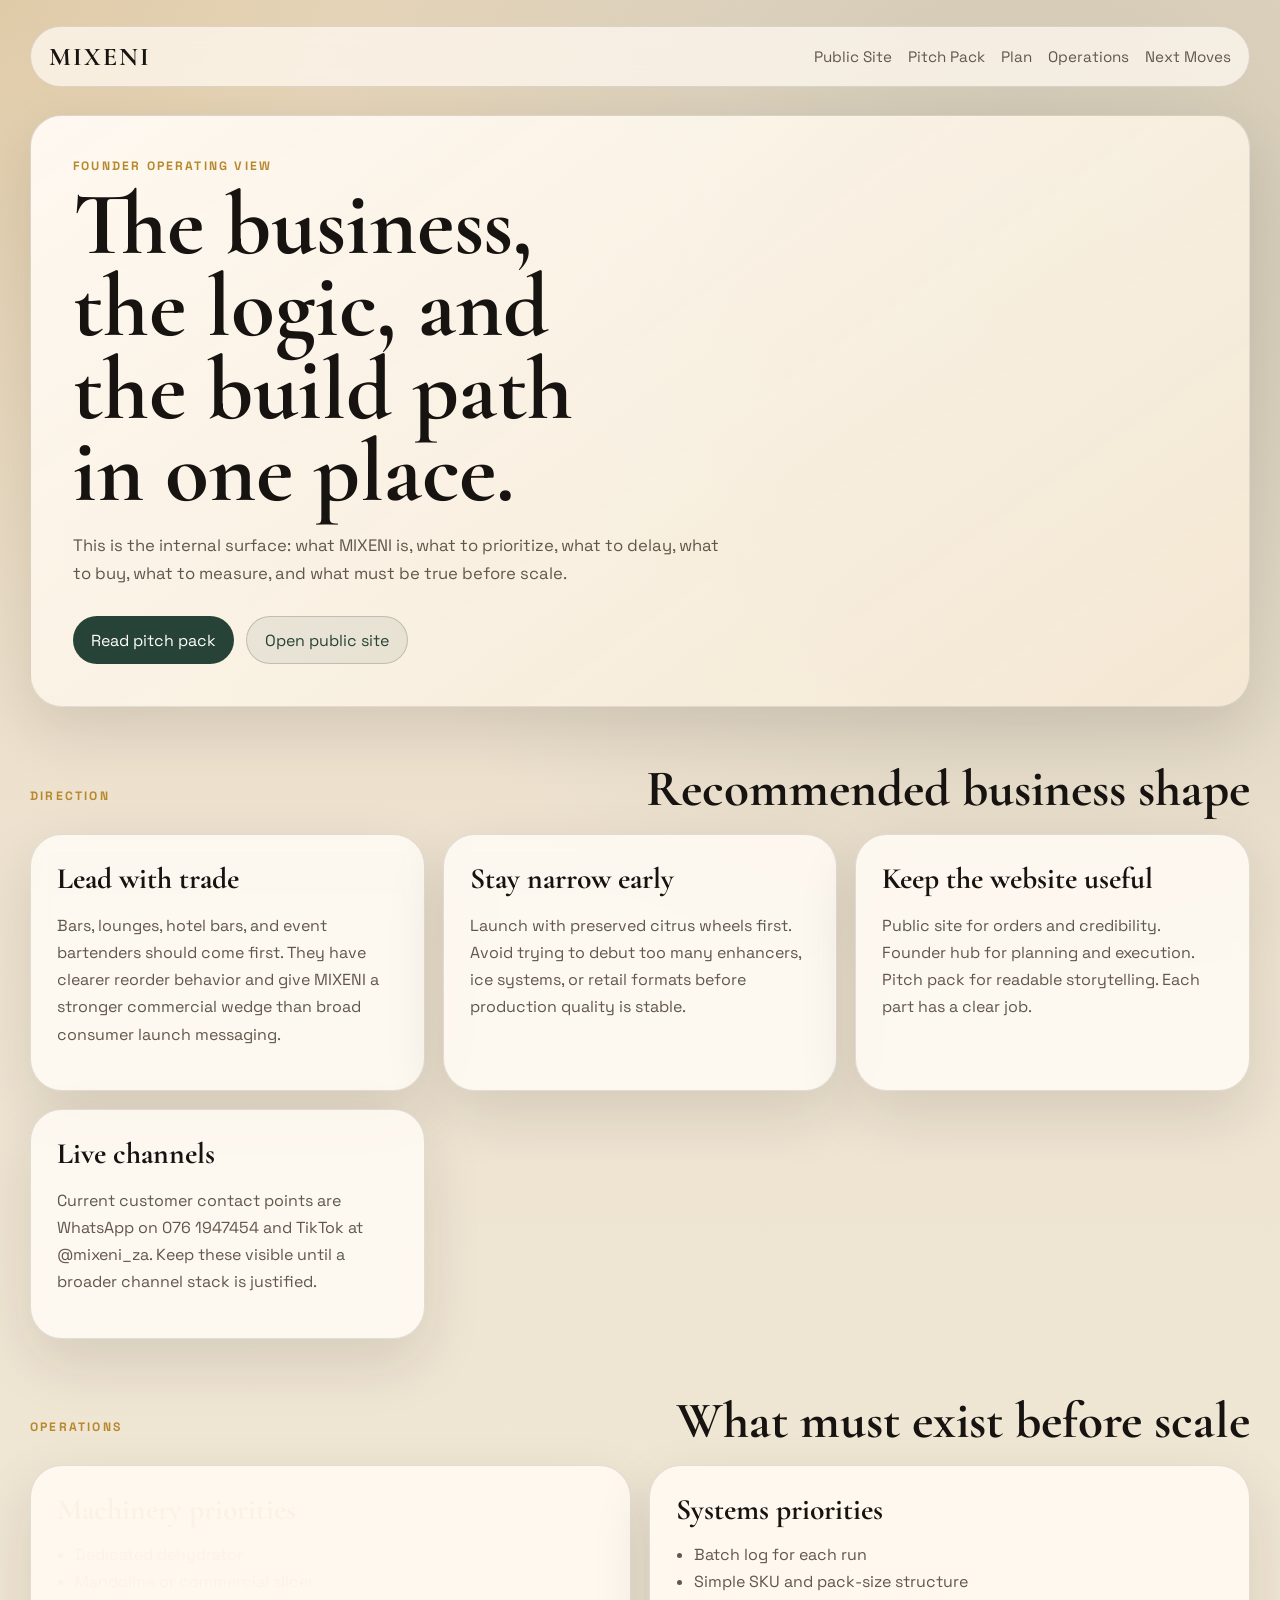
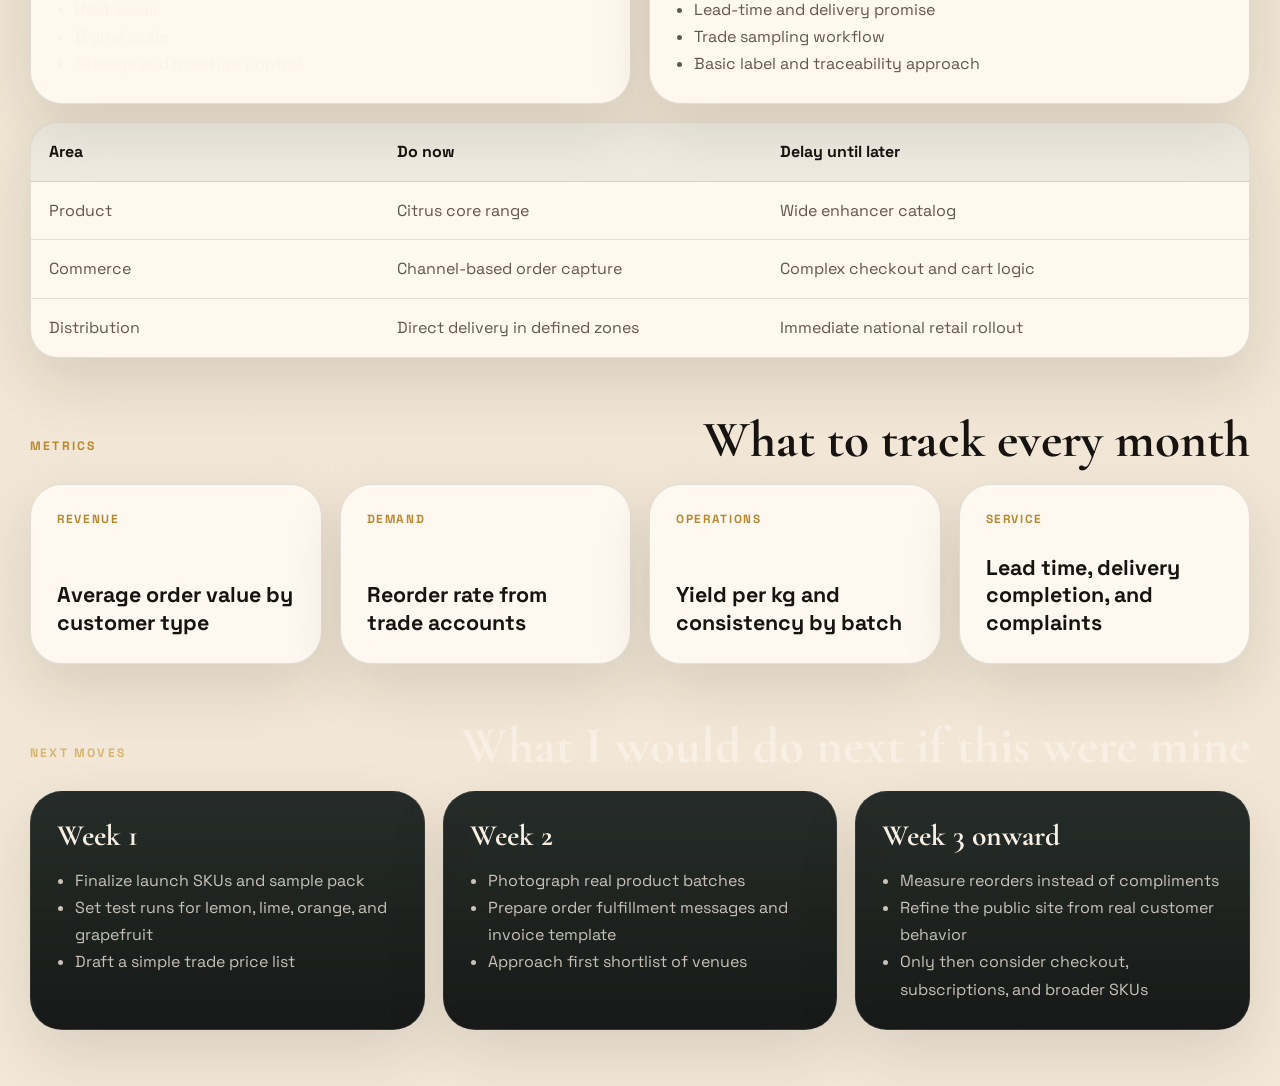
==== founder-hub.html @ f30e2ed3 "Create MIXENI site" ====
<!DOCTYPE html>
<html lang="en">
<head>
  <meta charset="UTF-8">
  <meta name="viewport" content="width=device-width, initial-scale=1.0">
  <title>MIXENI | Founder Hub</title>
  <meta
    name="description"
    content="Private founder-facing view for MIXENI: business case, roadmap, machinery priorities, metrics, and build decisions."
  >
  <link rel="preconnect" href="https://fonts.googleapis.com">
  <link rel="preconnect" href="https://fonts.gstatic.com" crossorigin>
  <link
    href="https://fonts.googleapis.com/css2?family=Cormorant+Garamond:wght@500;600;700&family=Space+Grotesk:wght@400;500;700&display=swap"
    rel="stylesheet"
  >
  <link rel="stylesheet" href="styles.css">
</head>
<body class="hub-body">
  <div class="site-shell">
    <header class="hub-hero">
      <nav class="topbar">
        <a class="brand" href="index.html">MIXENI</a>
        <button class="nav-toggle" type="button" aria-expanded="false" aria-controls="nav-links">
          Menu
        </button>
        <div class="nav-links" id="nav-links">
          <a href="index.html">Public Site</a>
          <a href="pitch-pack.html">Pitch Pack</a>
          <a href="#plan">Plan</a>
          <a href="#ops">Operations</a>
          <a href="#next">Next Moves</a>
        </div>
      </nav>

      <div class="hub-copy">
        <p class="eyebrow">Founder operating view</p>
        <h1>The business, the logic, and the build path in one place.</h1>
        <p class="hero-text">
          This is the internal surface: what MIXENI is, what to prioritize, what to delay,
          what to buy, what to measure, and what must be true before scale.
        </p>
        <div class="hero-actions">
          <a class="button button-primary" href="pitch-pack.html">Read pitch pack</a>
          <a class="button button-secondary" href="index.html">Open public site</a>
        </div>
      </div>
    </header>

    <main>
      <section class="section" id="plan">
        <div class="section-heading">
          <p class="eyebrow">Direction</p>
          <h2>Recommended business shape</h2>
        </div>
        <div class="cards three-up">
          <article class="card">
            <h3>Lead with trade</h3>
            <p>
              Bars, lounges, hotel bars, and event bartenders should come first. They have clearer reorder
              behavior and give MIXENI a stronger commercial wedge than broad consumer launch messaging.
            </p>
          </article>
          <article class="card">
            <h3>Stay narrow early</h3>
            <p>
              Launch with preserved citrus wheels first. Avoid trying to debut too many enhancers, ice systems,
              or retail formats before production quality is stable.
            </p>
          </article>
          <article class="card">
            <h3>Keep the website useful</h3>
            <p>
              Public site for orders and credibility. Founder hub for planning and execution. Pitch pack for readable
              storytelling. Each part has a clear job.
            </p>
          </article>
          <article class="card">
            <h3>Live channels</h3>
            <p>
              Current customer contact points are WhatsApp on 076 1947454 and TikTok at @mixeni_za.
              Keep these visible until a broader channel stack is justified.
            </p>
          </article>
        </div>
      </section>

      <section class="section contrast" id="ops">
        <div class="section-heading">
          <p class="eyebrow">Operations</p>
          <h2>What must exist before scale</h2>
        </div>
        <div class="cards two-up">
          <article class="card emphasis">
            <h3>Machinery priorities</h3>
            <ul>
              <li>Dedicated dehydrator</li>
              <li>Mandoline or commercial slicer</li>
              <li>Heat sealer</li>
              <li>Digital scale</li>
              <li>Storage and moisture control</li>
            </ul>
          </article>
          <article class="card">
            <h3>Systems priorities</h3>
            <ul>
              <li>Batch log for each run</li>
              <li>Simple SKU and pack-size structure</li>
              <li>Lead-time and delivery promise</li>
              <li>Trade sampling workflow</li>
              <li>Basic label and traceability approach</li>
            </ul>
          </article>
        </div>

        <div class="equipment-table" role="table" aria-label="Founder priorities table">
          <div class="table-row table-head" role="row">
            <span role="columnheader">Area</span>
            <span role="columnheader">Do now</span>
            <span role="columnheader">Delay until later</span>
          </div>
          <div class="table-row" role="row">
            <span role="cell">Product</span>
            <span role="cell">Citrus core range</span>
            <span role="cell">Wide enhancer catalog</span>
          </div>
          <div class="table-row" role="row">
            <span role="cell">Commerce</span>
            <span role="cell">Channel-based order capture</span>
            <span role="cell">Complex checkout and cart logic</span>
          </div>
          <div class="table-row" role="row">
            <span role="cell">Distribution</span>
            <span role="cell">Direct delivery in defined zones</span>
            <span role="cell">Immediate national retail rollout</span>
          </div>
        </div>
      </section>

      <section class="section" id="metrics">
        <div class="section-heading">
          <p class="eyebrow">Metrics</p>
          <h2>What to track every month</h2>
        </div>
        <div class="metrics-grid">
          <article class="metric-card">
            <span>Revenue</span>
            <strong>Average order value by customer type</strong>
          </article>
          <article class="metric-card">
            <span>Demand</span>
            <strong>Reorder rate from trade accounts</strong>
          </article>
          <article class="metric-card">
            <span>Operations</span>
            <strong>Yield per kg and consistency by batch</strong>
          </article>
          <article class="metric-card">
            <span>Service</span>
            <strong>Lead time, delivery completion, and complaints</strong>
          </article>
        </div>
      </section>

      <section class="section charcoal" id="next">
        <div class="section-heading">
          <p class="eyebrow">Next moves</p>
          <h2>What I would do next if this were mine</h2>
        </div>
        <div class="roadmap-grid">
          <article class="roadmap-card">
            <h3>Week 1</h3>
            <ul>
              <li>Finalize launch SKUs and sample pack</li>
              <li>Set test runs for lemon, lime, orange, and grapefruit</li>
              <li>Draft a simple trade price list</li>
            </ul>
          </article>
          <article class="roadmap-card">
            <h3>Week 2</h3>
            <ul>
              <li>Photograph real product batches</li>
              <li>Prepare order fulfillment messages and invoice template</li>
              <li>Approach first shortlist of venues</li>
            </ul>
          </article>
          <article class="roadmap-card">
            <h3>Week 3 onward</h3>
            <ul>
              <li>Measure reorders instead of compliments</li>
              <li>Refine the public site from real customer behavior</li>
              <li>Only then consider checkout, subscriptions, and broader SKUs</li>
            </ul>
          </article>
        </div>
      </section>
    </main>
  </div>

  <script src="script.js"></script>
</body>
</html>
---- styles.css ----
:root {
  --bg: #efe5d3;
  --paper: rgba(255, 251, 244, 0.88);
  --paper-strong: #fff8ee;
  --ink: #161310;
  --muted: #61574c;
  --line: rgba(22, 19, 16, 0.12);
  --green: #274337;
  --green-soft: #6d8f7f;
  --gold: #b7882d;
  --red: #8b3e2f;
  --cream: #f7efe2;
  --shadow: 0 24px 60px rgba(31, 24, 18, 0.12);
  --radius: 28px;
}

* {
  box-sizing: border-box;
}

html {
  scroll-behavior: smooth;
}

body {
  margin: 0;
  color: var(--ink);
  font-family: "Space Grotesk", "Segoe UI", sans-serif;
  background:
    radial-gradient(circle at top left, rgba(183, 136, 45, 0.2), transparent 25%),
    radial-gradient(circle at 80% 10%, rgba(39, 67, 55, 0.16), transparent 28%),
    linear-gradient(180deg, #eadcc7 0%, var(--bg) 48%, #f3e8d8 100%);
}

img {
  display: block;
  max-width: 100%;
}

a {
  color: inherit;
  text-decoration: none;
}

button,
input,
select,
textarea {
  font: inherit;
}

.grain {
  position: fixed;
  inset: 0;
  pointer-events: none;
  opacity: 0.18;
  background-image:
    linear-gradient(rgba(255, 255, 255, 0.06) 1px, transparent 1px),
    linear-gradient(90deg, rgba(22, 19, 16, 0.04) 1px, transparent 1px);
  background-size: 8px 8px, 8px 8px;
  mask-image: radial-gradient(circle at center, black 64%, transparent 100%);
}

.site-shell {
  position: relative;
  width: min(1220px, calc(100% - 32px));
  margin: 0 auto;
  padding-bottom: 56px;
}

.topbar {
  display: flex;
  align-items: center;
  justify-content: space-between;
  gap: 18px;
  padding: 14px 18px;
  margin: 16px 0 28px;
  border: 1px solid var(--line);
  border-radius: 999px;
  background: rgba(255, 249, 240, 0.75);
  backdrop-filter: blur(10px);
}

.brand,
h1,
h2,
h3 {
  font-family: "Cormorant Garamond", Georgia, serif;
}

.brand {
  font-size: 1.6rem;
  font-weight: 700;
  letter-spacing: 0.08em;
}

.nav-links {
  display: flex;
  align-items: center;
  gap: 16px;
  color: var(--muted);
  font-size: 0.95rem;
}

.nav-links a:hover,
.nav-links a:focus-visible {
  color: var(--ink);
}

.nav-toggle {
  display: none;
  border: 0;
  border-radius: 999px;
  padding: 10px 14px;
  background: var(--green);
  color: #fff;
}

.public-hero,
.hub-hero {
  padding-top: 10px;
}

.public-grid {
  display: grid;
  grid-template-columns: 1.05fr 0.95fr;
  gap: 22px;
  align-items: stretch;
}

.public-copy,
.public-card,
.hub-copy,
.card,
.roadmap-card,
.metric-card,
.summary-card,
.channel-card,
.order-panel {
  border: 1px solid var(--line);
  border-radius: calc(var(--radius) + 4px);
  box-shadow: var(--shadow);
}

.public-copy,
.hub-copy {
  padding: 42px;
  background: linear-gradient(145deg, rgba(255, 250, 243, 0.96), rgba(245, 233, 212, 0.92));
}

.eyebrow {
  margin: 0 0 10px;
  color: var(--gold);
  font-size: 0.76rem;
  text-transform: uppercase;
  letter-spacing: 0.18em;
  font-weight: 700;
}

h1 {
  margin: 0;
  max-width: 10ch;
  font-size: clamp(3.2rem, 7vw, 6rem);
  line-height: 0.92;
}

.hub-copy h1 {
  max-width: 12ch;
}

.hero-text {
  max-width: 60ch;
  margin: 18px 0 0;
  color: var(--muted);
  line-height: 1.7;
  font-size: 1.04rem;
}

.hero-actions {
  display: flex;
  flex-wrap: wrap;
  gap: 12px;
  margin-top: 28px;
}

.button {
  display: inline-flex;
  align-items: center;
  justify-content: center;
  min-height: 48px;
  padding: 0 18px;
  border: 0;
  border-radius: 999px;
  cursor: pointer;
  transition: transform 180ms ease, opacity 180ms ease;
}

.button:hover,
.button:focus-visible {
  transform: translateY(-1px);
}

.button-primary {
  background: var(--green);
  color: #fff;
}

.button-secondary {
  background: rgba(39, 67, 55, 0.08);
  color: var(--green);
  border: 1px solid rgba(39, 67, 55, 0.22);
}

.ticker {
  display: flex;
  flex-wrap: wrap;
  gap: 10px;
  margin-top: 30px;
}

.ticker span {
  padding: 8px 12px;
  border-radius: 999px;
  background: rgba(139, 62, 47, 0.08);
  border: 1px solid rgba(139, 62, 47, 0.12);
  color: var(--red);
  font-size: 0.88rem;
}

.public-card {
  overflow: hidden;
  background: linear-gradient(180deg, #1f2823 0%, #151917 100%);
  color: #f8f0e4;
}

.poster {
  padding: 24px;
}

.poster-frame {
  overflow: hidden;
  border-radius: 22px;
  border: 1px solid rgba(255, 255, 255, 0.12);
}

.poster-frame img {
  width: 100%;
  height: 380px;
  object-fit: cover;
  filter: saturate(0.9) contrast(1.02);
}

.poster-copy {
  display: flex;
  flex-wrap: wrap;
  gap: 12px;
  align-items: center;
  margin-top: 16px;
}

.poster-copy p {
  width: 100%;
  margin: 0;
  color: rgba(248, 240, 228, 0.72);
  text-transform: uppercase;
  letter-spacing: 0.12em;
  font-size: 0.76rem;
}

.poster-copy strong {
  padding: 10px 14px;
  border-radius: 999px;
  background: rgba(255, 255, 255, 0.08);
}

.channel-pill {
  padding: 10px 14px;
  border-radius: 999px;
  background: rgba(255, 255, 255, 0.08);
  border: 1px solid rgba(255, 255, 255, 0.08);
}

.channel-pill:hover,
.channel-pill:focus-visible {
  background: rgba(255, 255, 255, 0.14);
}

.status-strip {
  display: grid;
  grid-template-columns: repeat(3, 1fr);
  border-top: 1px solid rgba(255, 255, 255, 0.08);
}

.status-strip article {
  padding: 20px;
  border-right: 1px solid rgba(255, 255, 255, 0.08);
}

.status-strip article:last-child {
  border-right: 0;
}

.status-strip span {
  display: block;
  margin-bottom: 8px;
  color: rgba(248, 240, 228, 0.68);
  text-transform: uppercase;
  letter-spacing: 0.12em;
  font-size: 0.72rem;
}

.status-strip strong {
  line-height: 1.4;
}

.section {
  padding-top: 58px;
}

.section-heading {
  display: flex;
  align-items: end;
  justify-content: space-between;
  gap: 16px;
  margin-bottom: 20px;
}

h2 {
  margin: 0;
  font-size: clamp(2.1rem, 4vw, 3.6rem);
  line-height: 0.95;
}

.cards,
.metrics-grid,
.roadmap-grid,
.slide-stack {
  display: grid;
  gap: 18px;
}

.three-up {
  grid-template-columns: repeat(3, minmax(0, 1fr));
}

.two-up {
  grid-template-columns: repeat(2, minmax(0, 1fr));
}

.card,
.roadmap-card,
.metric-card,
.summary-card,
.channel-card,
.order-panel,
.slide-card {
  padding: 26px;
  background: var(--paper);
  backdrop-filter: blur(8px);
}

.card h3,
.roadmap-card h3,
.summary-card h3,
.channel-card h3,
.slide-card h3 {
  margin: 0 0 10px;
  font-size: 1.85rem;
}

.card p,
.card li,
.roadmap-card li,
.roadmap-card p,
.summary-card p,
.channel-card li,
.slide-card p,
.micro-copy {
  color: var(--muted);
  line-height: 1.7;
}

.card ul,
.roadmap-card ul,
.channel-card ol {
  margin: 14px 0 0;
  padding-left: 18px;
}

.emphasis {
  background: linear-gradient(150deg, rgba(39, 67, 55, 0.96), rgba(28, 45, 38, 0.98));
  color: #fbf2e6;
}

.emphasis p,
.emphasis li {
  color: rgba(251, 242, 230, 0.82);
}

.contrast .card,
.contrast .summary-card,
.contrast .channel-card {
  background: var(--paper-strong);
}

.order-layout {
  display: grid;
  grid-template-columns: 1.1fr 0.9fr;
  gap: 18px;
}

.order-form {
  display: grid;
  gap: 16px;
}

.field-row {
  display: grid;
  grid-template-columns: repeat(2, minmax(0, 1fr));
  gap: 14px;
}

.field {
  display: grid;
  gap: 8px;
}

.field span {
  font-size: 0.88rem;
  color: var(--muted);
}

.field input,
.field select,
.field textarea {
  width: 100%;
  padding: 14px 16px;
  border: 1px solid rgba(22, 19, 16, 0.14);
  border-radius: 16px;
  background: rgba(255, 255, 255, 0.78);
  color: var(--ink);
}

.field textarea {
  resize: vertical;
}

.sku-grid {
  display: grid;
  grid-template-columns: repeat(4, minmax(0, 1fr));
  gap: 12px;
}

.sku-card {
  display: flex;
  gap: 10px;
  align-items: center;
  padding: 14px;
  border: 1px solid rgba(22, 19, 16, 0.12);
  border-radius: 16px;
  background: rgba(255, 255, 255, 0.76);
}

.summary-panel {
  display: grid;
  gap: 18px;
}

pre {
  margin: 0;
  padding: 18px;
  border-radius: 18px;
  background: #171512;
  color: #f8f0e4;
  white-space: pre-wrap;
  word-break: break-word;
  font-family: "Space Grotesk", monospace;
  line-height: 1.65;
}

.charcoal {
  color: #f8f0e4;
}

.charcoal .eyebrow {
  color: #d8b46a;
}

.charcoal .roadmap-card {
  background: linear-gradient(180deg, rgba(29, 36, 33, 0.96), rgba(18, 21, 20, 0.98));
  border-color: rgba(255, 255, 255, 0.08);
}

.charcoal .roadmap-card li,
.charcoal .roadmap-card p {
  color: rgba(248, 240, 228, 0.78);
}

.roadmap-grid {
  grid-template-columns: repeat(3, minmax(0, 1fr));
}

.metrics-grid {
  grid-template-columns: repeat(4, minmax(0, 1fr));
}

.metric-card {
  min-height: 180px;
  display: flex;
  flex-direction: column;
  justify-content: space-between;
}

.metric-card span,
.slide-card span {
  color: var(--gold);
  text-transform: uppercase;
  letter-spacing: 0.14em;
  font-size: 0.74rem;
  font-weight: 700;
}

.metric-card strong {
  font-size: 1.34rem;
  line-height: 1.3;
}

.equipment-table {
  margin-top: 18px;
  overflow: hidden;
  border: 1px solid var(--line);
  border-radius: var(--radius);
  background: var(--paper-strong);
  box-shadow: var(--shadow);
}

.table-row {
  display: grid;
  grid-template-columns: 1fr 1.1fr 1.4fr;
}

.table-row span {
  padding: 16px 18px;
  border-bottom: 1px solid var(--line);
  color: var(--muted);
  line-height: 1.6;
}

.table-head span {
  background: rgba(39, 67, 55, 0.08);
  color: var(--ink);
  font-weight: 700;
}

.table-row:last-child span {
  border-bottom: 0;
}

.slide-stack {
  grid-template-columns: repeat(2, minmax(0, 1fr));
}

.slide-card {
  border: 1px solid var(--line);
  border-radius: var(--radius);
  box-shadow: var(--shadow);
}

.micro-copy {
  margin-top: 16px;
  font-size: 0.9rem;
}

@media (max-width: 1024px) {
  .public-grid,
  .order-layout,
  .three-up,
  .two-up,
  .roadmap-grid,
  .metrics-grid,
  .slide-stack,
  .field-row,
  .sku-grid {
    grid-template-columns: 1fr;
  }

  .section-heading {
    flex-direction: column;
    align-items: start;
  }

  h1 {
    max-width: none;
  }

  .status-strip {
    grid-template-columns: 1fr;
  }

  .status-strip article {
    border-right: 0;
    border-bottom: 1px solid rgba(255, 255, 255, 0.08);
  }

  .status-strip article:last-child {
    border-bottom: 0;
  }
}

@media (max-width: 760px) {
  .site-shell {
    width: min(100% - 20px, 1220px);
  }

  .topbar {
    flex-wrap: wrap;
    align-items: start;
    border-radius: 30px;
  }

  .nav-toggle {
    display: inline-flex;
  }

  .nav-links {
    display: none;
    width: 100%;
    flex-direction: column;
    align-items: flex-start;
    padding-top: 8px;
  }

  .nav-links.is-open {
    display: flex;
  }

  .public-copy,
  .public-card,
  .hub-copy,
  .card,
  .roadmap-card,
  .metric-card,
  .summary-card,
  .channel-card,
  .order-panel,
  .slide-card {
    padding: 22px;
  }

  .poster-frame img {
    height: 300px;
  }

  .table-row {
    grid-template-columns: 1fr;
  }
}
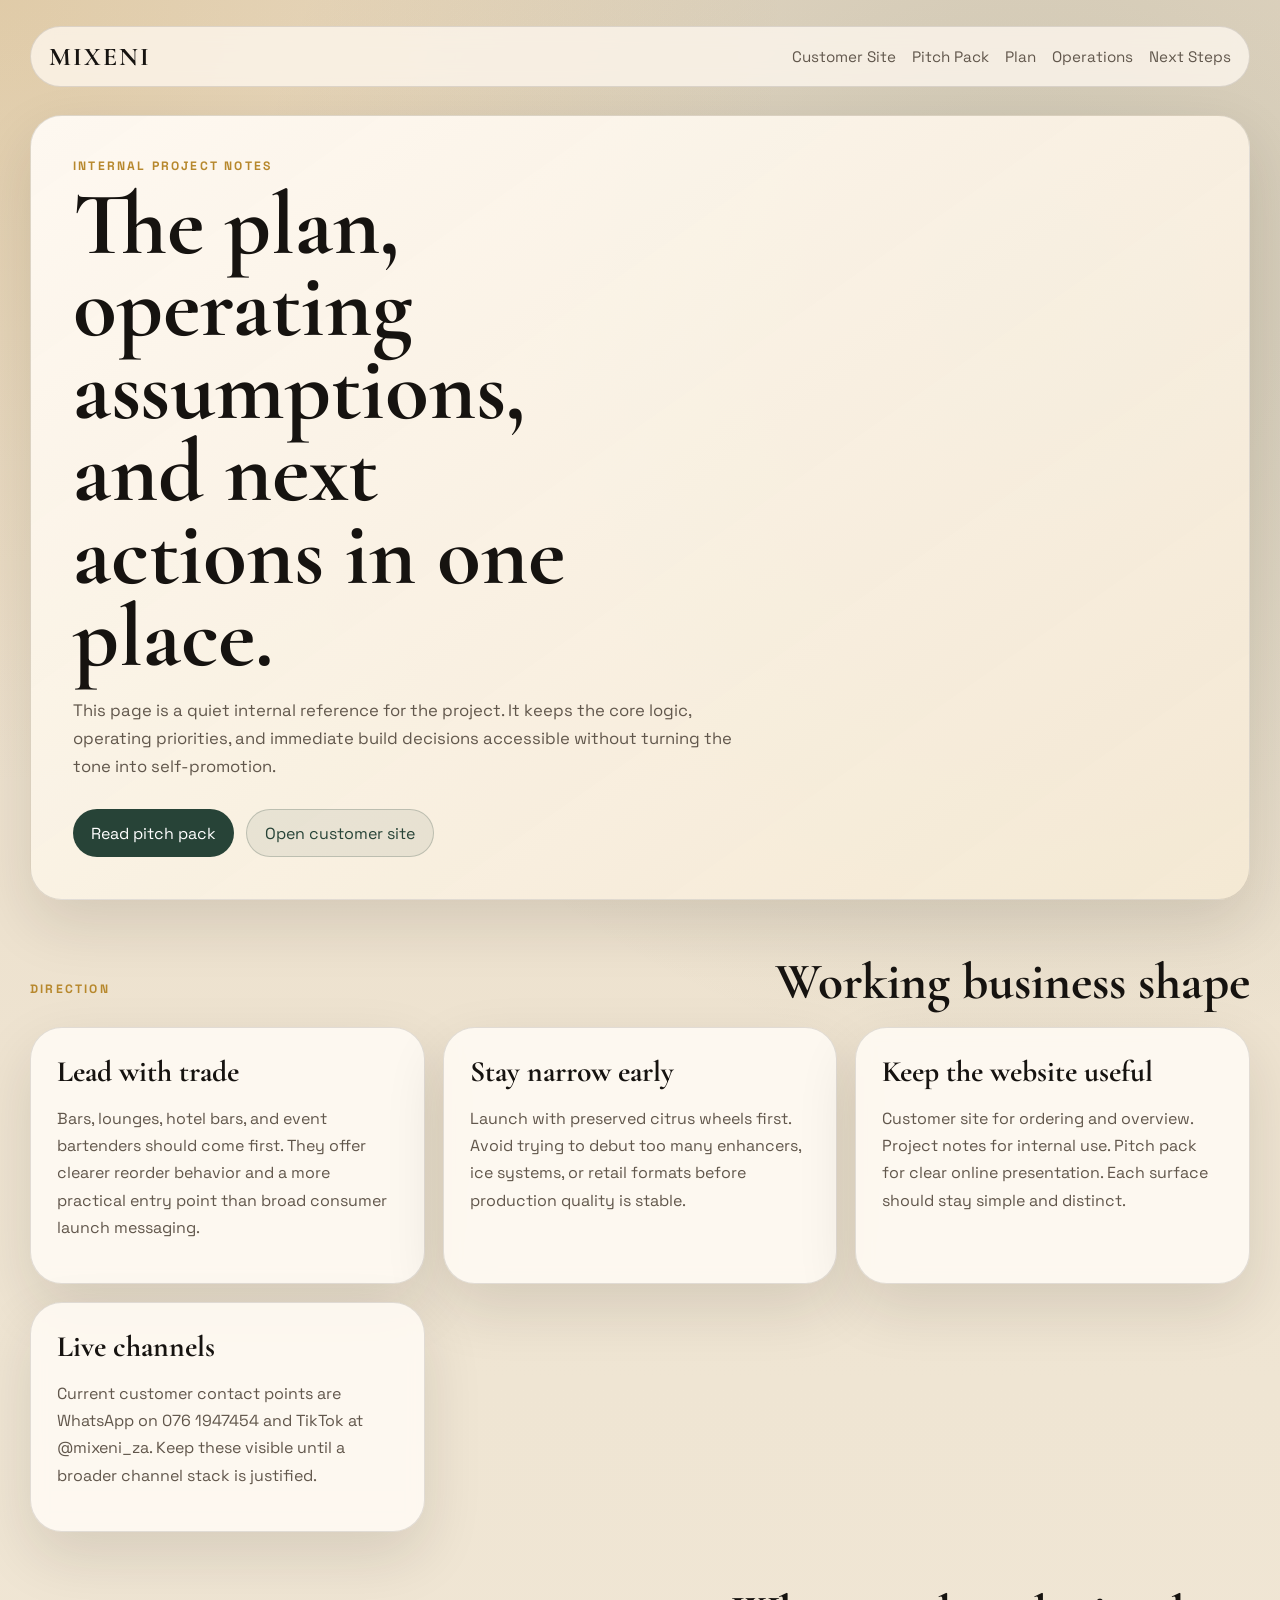
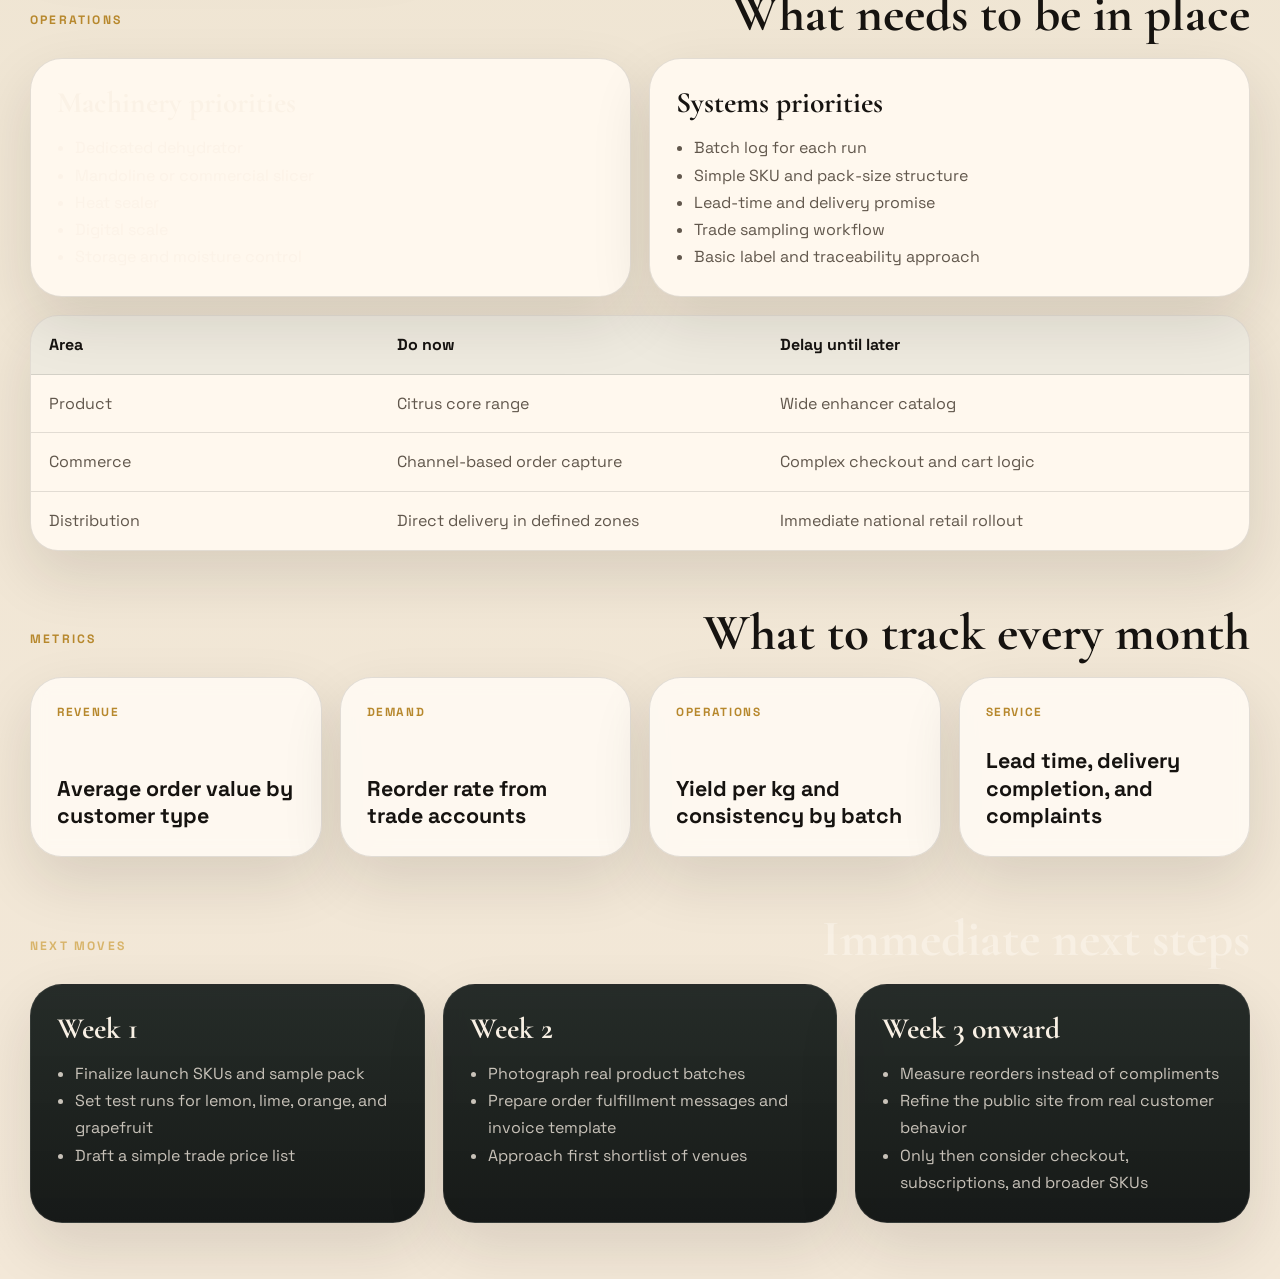
==== commit 6d92dbad: "Refine customer site and online pitch deck" ====
--- a/founder-hub.html
+++ b/founder-hub.html
@@ -3,10 +3,10 @@
 <head>
   <meta charset="UTF-8">
   <meta name="viewport" content="width=device-width, initial-scale=1.0">
-  <title>MIXENI | Founder Hub</title>
+  <title>MIXENI | Project Notes</title>
   <meta
     name="description"
-    content="Private founder-facing view for MIXENI: business case, roadmap, machinery priorities, metrics, and build decisions."
+    content="Project notes for MIXENI: business case, roadmap, machinery priorities, metrics, and build decisions."
   >
   <link rel="preconnect" href="https://fonts.googleapis.com">
   <link rel="preconnect" href="https://fonts.gstatic.com" crossorigin>
@@ -25,24 +25,24 @@
           Menu
         </button>
         <div class="nav-links" id="nav-links">
-          <a href="index.html">Public Site</a>
+          <a href="index.html">Customer Site</a>
           <a href="pitch-pack.html">Pitch Pack</a>
           <a href="#plan">Plan</a>
           <a href="#ops">Operations</a>
-          <a href="#next">Next Moves</a>
+          <a href="#next">Next Steps</a>
         </div>
       </nav>
 
       <div class="hub-copy">
-        <p class="eyebrow">Founder operating view</p>
-        <h1>The business, the logic, and the build path in one place.</h1>
+        <p class="eyebrow">Internal project notes</p>
+        <h1>The plan, operating assumptions, and next actions in one place.</h1>
         <p class="hero-text">
-          This is the internal surface: what MIXENI is, what to prioritize, what to delay,
-          what to buy, what to measure, and what must be true before scale.
+          This page is a quiet internal reference for the project. It keeps the core logic,
+          operating priorities, and immediate build decisions accessible without turning the tone into self-promotion.
         </p>
         <div class="hero-actions">
           <a class="button button-primary" href="pitch-pack.html">Read pitch pack</a>
-          <a class="button button-secondary" href="index.html">Open public site</a>
+          <a class="button button-secondary" href="index.html">Open customer site</a>
         </div>
       </div>
     </header>
@@ -51,14 +51,14 @@
       <section class="section" id="plan">
         <div class="section-heading">
           <p class="eyebrow">Direction</p>
-          <h2>Recommended business shape</h2>
+          <h2>Working business shape</h2>
         </div>
         <div class="cards three-up">
           <article class="card">
             <h3>Lead with trade</h3>
             <p>
-              Bars, lounges, hotel bars, and event bartenders should come first. They have clearer reorder
-              behavior and give MIXENI a stronger commercial wedge than broad consumer launch messaging.
+              Bars, lounges, hotel bars, and event bartenders should come first. They offer clearer reorder
+              behavior and a more practical entry point than broad consumer launch messaging.
             </p>
           </article>
           <article class="card">
@@ -71,8 +71,8 @@
           <article class="card">
             <h3>Keep the website useful</h3>
             <p>
-              Public site for orders and credibility. Founder hub for planning and execution. Pitch pack for readable
-              storytelling. Each part has a clear job.
+              Customer site for ordering and overview. Project notes for internal use. Pitch pack for clear online presentation.
+              Each surface should stay simple and distinct.
             </p>
           </article>
           <article class="card">
@@ -88,7 +88,7 @@
       <section class="section contrast" id="ops">
         <div class="section-heading">
           <p class="eyebrow">Operations</p>
-          <h2>What must exist before scale</h2>
+          <h2>What needs to be in place</h2>
         </div>
         <div class="cards two-up">
           <article class="card emphasis">
@@ -113,7 +113,7 @@
           </article>
         </div>
 
-        <div class="equipment-table" role="table" aria-label="Founder priorities table">
+        <div class="equipment-table" role="table" aria-label="Project priorities table">
           <div class="table-row table-head" role="row">
             <span role="columnheader">Area</span>
             <span role="columnheader">Do now</span>
@@ -165,7 +165,7 @@
       <section class="section charcoal" id="next">
         <div class="section-heading">
           <p class="eyebrow">Next moves</p>
-          <h2>What I would do next if this were mine</h2>
+          <h2>Immediate next steps</h2>
         </div>
         <div class="roadmap-grid">
           <article class="roadmap-card">
--- a/styles.css
+++ b/styles.css
@@ -334,7 +334,8 @@
 .cards,
 .metrics-grid,
 .roadmap-grid,
-.slide-stack {
+.slide-stack,
+.deck-grid {
   display: grid;
   gap: 18px;
 }
@@ -566,6 +567,71 @@
   box-shadow: var(--shadow);
 }
 
+.deck-hero {
+  position: relative;
+  overflow: hidden;
+}
+
+.deck-hero::after {
+  content: "";
+  position: absolute;
+  right: -60px;
+  top: -40px;
+  width: 220px;
+  height: 220px;
+  border-radius: 50%;
+  background: radial-gradient(circle, rgba(183, 136, 45, 0.22), transparent 65%);
+}
+
+.deck-grid {
+  grid-template-columns: repeat(2, minmax(0, 1fr));
+}
+
+.deck-slide {
+  padding: 28px;
+  border: 1px solid var(--line);
+  border-radius: calc(var(--radius) + 2px);
+  background: linear-gradient(145deg, rgba(255, 251, 244, 0.94), rgba(243, 232, 214, 0.84));
+  box-shadow: var(--shadow);
+}
+
+.deck-slide span {
+  display: inline-block;
+  margin-bottom: 14px;
+  color: var(--gold);
+  text-transform: uppercase;
+  letter-spacing: 0.16em;
+  font-size: 0.74rem;
+  font-weight: 700;
+}
+
+.deck-slide h3 {
+  margin: 0 0 10px;
+  font-size: 2rem;
+}
+
+.deck-slide p {
+  margin: 0;
+  color: var(--muted);
+  line-height: 1.72;
+}
+
+.slide-kicker {
+  margin-bottom: 12px !important;
+  color: var(--green) !important;
+  font-weight: 700;
+}
+
+.feature-slide {
+  background: linear-gradient(155deg, rgba(39, 67, 55, 0.96), rgba(24, 37, 31, 0.98));
+  color: #fbf2e6;
+}
+
+.feature-slide p,
+.feature-slide .slide-kicker {
+  color: rgba(251, 242, 230, 0.84) !important;
+}
+
 .micro-copy {
   margin-top: 16px;
   font-size: 0.9rem;
@@ -579,6 +645,7 @@
   .roadmap-grid,
   .metrics-grid,
   .slide-stack,
+  .deck-grid,
   .field-row,
   .sku-grid {
     grid-template-columns: 1fr;
